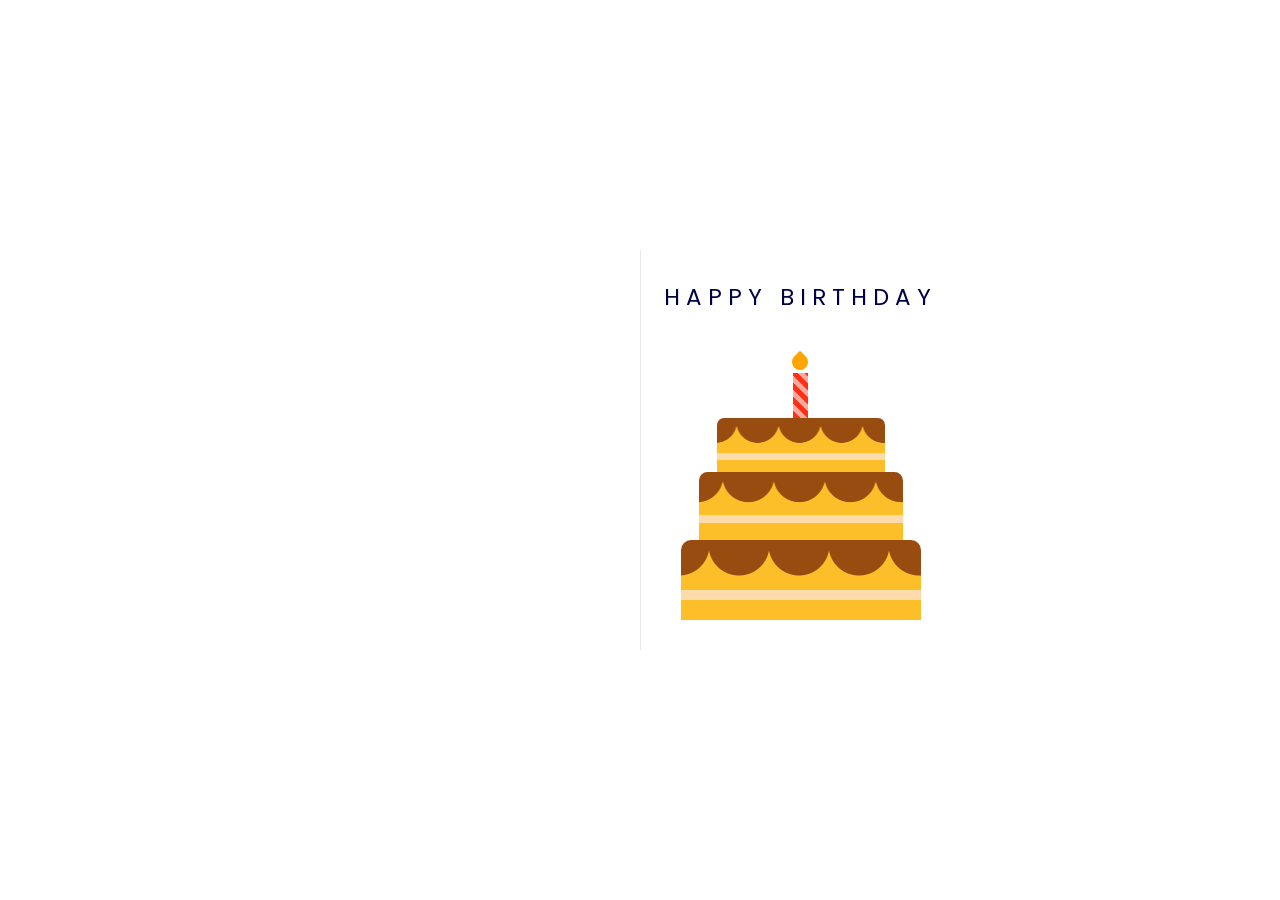
==== index.html @ 10efe010 "Add files via upload" ====
<!DOCTYPE html>
<html lang="en">
  <head>
    <meta charset="UTF-8" />
    <meta name="viewport" content="width=device-width, initial-scale=1.0" />
    <title>Birthday Card</title>
    <!-- Google Font -->
    <link
      href="https://fonts.googleapis.com/css2?family=Poppins&display=swap"
      rel="stylesheet"
    />
    <style>
      * {
        padding: 0;
        margin: 0;
        box-sizing: border-box;
        font-family: "Poppins", sans-serif;
      }
      body {
        background: url("https://source.unsplash.com/1600x900/?birthday,celebration")
          no-repeat center center/cover;
        display: flex;
        justify-content: center;
        align-items: center;
        height: 100vh;
      }
      .card {
        width: 640px;
        height: 400px;
        position: relative;
        -webkit-perspective: 1200px;
        perspective: 1200px;
        transition: 1s;
      }
      .card:hover {
        transform: rotate(-5deg);
      }
      .card:hover .outside {
        transform: rotateY(-130deg);
      }
      .outside,
      .inside {
        height: 100%;
        width: 50%;
        position: absolute;
        left: 50.1%;
      }
      .inside {
        background: linear-gradient(to right, #e7e7e7, #ffffff 30%);
        line-height: 3;
        padding: 0 20px;
        text-align: center;
        display: flex;
        flex-direction: column;
        justify-content: space-around;
        align-items: center;
        left: 50%;
      }
      .outside {
        -webkit-transform-style: preserve-3d;
        transform-style: preserve-3d;
        z-index: 1;
        transform-origin: left;
        transition: 2s;
        cursor: pointer;
      }
      .front,
      .back {
        height: 100%;
        width: 100%;
        position: absolute;
        -webkit-backface-visibility: hidden;
        backface-visibility: hidden;
        transform: rotateX(0deg);
      }
      .front {
        background-color: #ffffff;
      }
      .back {
        transform: rotateY(180deg);
        background: linear-gradient(to left, #e7e7e7, #ffffff 30%);
      }
      .cake {
        width: 100%;
        position: absolute;
        bottom: 30px;
      }
      .top-layer,
      .middle-layer,
      .bottom-layer {
        height: 80px;
        width: 240px;
        background-repeat: repeat;
        background-size: 60px 100px;
        background-position: 28px 0;
        background-image: linear-gradient(
            transparent 50px,
            #fedbab 50px,
            #fedbab 60px,
            transparent 60px
          ),
          radial-gradient(circle at 30px 5px, #994c10 30px, #fcbf29 31px);
        border-radius: 10px 10px 0 0;
        position: relative;
        margin: auto;
      }
      .middle-layer {
        transform: scale(0.85);
        top: 6px;
      }
      .top-layer {
        transform: scale(0.7);
        top: 26px;
      }
      .candle {
        height: 45px;
        width: 15px;
        background: repeating-linear-gradient(
          45deg,
          #fd3018 0,
          #fd3018 5px,
          #ffa89e 5px,
          #ffa89e 10px
        );
        position: absolute;
        margin: auto;
        left: 0;
        right: 0;
        bottom: 202px;
      }
      .candle:before {
        content: "";
        position: absolute;
        height: 16px;
        width: 16px;
        background-color: #ffa500;
        border-radius: 0 50% 50% 50%;
        bottom: 48px;
        transform: rotate(45deg);
        left: -1px;
      }
      .outside p {
        font-size: 23px;
        text-transform: uppercase;
        margin-top: 30px;
        text-align: center;
        letter-spacing: 6px;
        color: #000046;
      }
      .inside h1 {
        font-size: 120px;
        line-height: 120px;
      }
    </style>
  </head>
  <body>
    <div class="card">
      <div class="outside">
        <div class="front">
          <p>Happy Birthday</p>
          <div class="cake">
            <div class="top-layer"></div>
            <div class="middle-layer"></div>
            <div class="bottom-layer"></div>
            <div class="candle"></div>
          </div>
        </div>
        <div class="back"></div>
      </div>
      <div class="inside">
        <p>
          Wishing you a very happiest birthday SUKUUUUU, filled with love and
          laughter!
        </p>
        <h1>&#127873;</h1>
      </div>
    </div>
  </body>
</html>
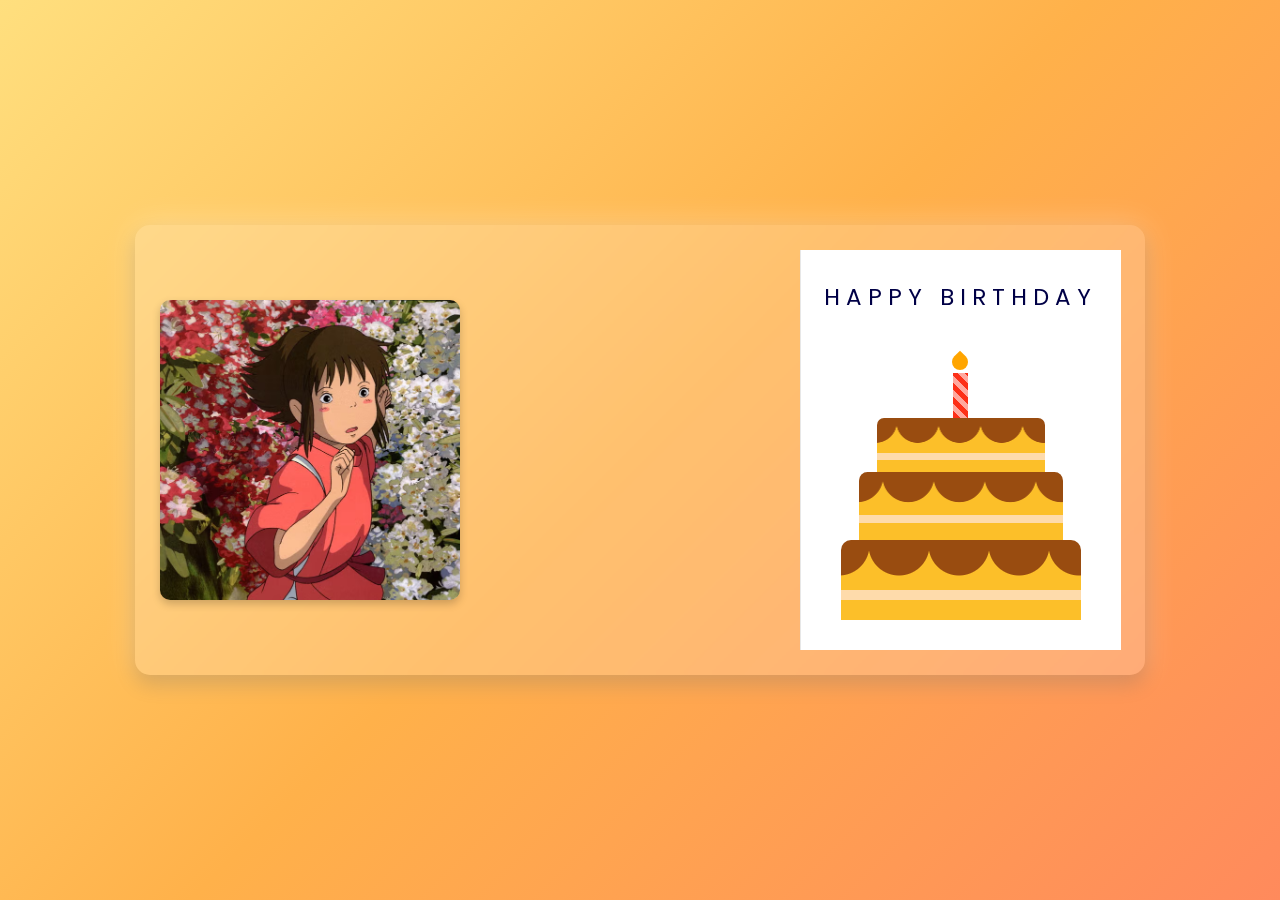
==== commit 9d9b54c9: "Add files via upload" ====
--- a/index.html
+++ b/index.html
@@ -17,12 +17,35 @@
         font-family: "Poppins", sans-serif;
       }
       body {
-        background: url("https://source.unsplash.com/1600x900/?birthday,celebration")
-          no-repeat center center/cover;
+        /* Changed to a festive gradient background */
+        background: linear-gradient(
+          135deg,
+          #ffdf7e 0%,
+          #ffb14a 50%,
+          #ff8a5c 100%
+        );
         display: flex;
         justify-content: center;
         align-items: center;
         height: 100vh;
+        /* Add some texture with a subtle pattern */
+        background-image: linear-gradient(
+            135deg,
+            #ffdf7e 0%,
+            #ffb14a 50%,
+            #ff8a5c 100%
+          ),
+          radial-gradient(
+            circle at 25% 25%,
+            rgba(255, 255, 255, 0.2) 5%,
+            transparent 6%
+          ),
+          radial-gradient(
+            circle at 75% 75%,
+            rgba(255, 255, 255, 0.2) 5%,
+            transparent 6%
+          );
+        background-size: 100% 100%, 30px 30px, 30px 30px;
       }
       .card {
         width: 640px;
@@ -31,6 +54,39 @@
         -webkit-perspective: 1200px;
         perspective: 1200px;
         transition: 1s;
+        display: flex;
+        align-items: center;
+      }
+      .photo {
+        width: 300px;
+        height: 300px;
+        background: url("/ghibli.avif") no-repeat center center/cover;
+        border-radius: 10px;
+        margin-right: 20px;
+        box-shadow: 0 4px 8px rgba(0, 0, 0, 0.2);
+        overflow: hidden;
+        display: flex;
+        align-items: center;
+        justify-content: center;
+      }
+      .photo img {
+        width: 200px;
+        height: 200px;
+        object-fit: cover;
+      }
+      .card-container {
+        display: flex;
+        align-items: center;
+        /* Make the container pop with a deeper shadow and subtle glow */
+        box-shadow: 0 10px 20px rgba(0, 0, 0, 0.15),
+          0 0 30px rgba(255, 255, 255, 0.3);
+        border-radius: 15px;
+        padding: 25px;
+        /* Semi-transparent white background */
+        background-color: rgba(255, 255, 255, 0.2);
+        /* Add backdrop blur for a modern look where supported */
+        backdrop-filter: blur(5px);
+        -webkit-backdrop-filter: blur(5px);
       }
       .card:hover {
         transform: rotate(-5deg);
@@ -151,28 +207,144 @@
         font-size: 120px;
         line-height: 120px;
       }
+      /* Add floating confetti animation in the background */
+      .confetti {
+        position: fixed;
+        width: 100%;
+        height: 100%;
+        top: 0;
+        left: 0;
+        z-index: -1;
+        overflow: hidden;
+        pointer-events: none;
+      }
+      .confetti-piece {
+        position: absolute;
+        width: 8px;
+        height: 16px;
+        background: #ffd300;
+        top: 0;
+        opacity: 0;
+      }
+      .confetti-piece:nth-child(1) {
+        left: 7%;
+        transform: rotate(15deg);
+        animation: makeItRain 3s infinite ease-out;
+        animation-delay: 0.2s;
+      }
+      .confetti-piece:nth-child(2) {
+        left: 14%;
+        transform: rotate(70deg);
+        animation: makeItRain 4s infinite ease-out;
+        animation-delay: 0.4s;
+        background: #ff3d00;
+      }
+      .confetti-piece:nth-child(3) {
+        left: 21%;
+        transform: rotate(10deg);
+        animation: makeItRain 2.5s infinite ease-out;
+        animation-delay: 0.6s;
+        background: #01c0fa;
+      }
+      .confetti-piece:nth-child(4) {
+        left: 28%;
+        transform: rotate(65deg);
+        animation: makeItRain 4.5s infinite ease-out;
+        animation-delay: 0.8s;
+        background: #ffc300;
+      }
+      .confetti-piece:nth-child(5) {
+        left: 35%;
+        transform: rotate(30deg);
+        animation: makeItRain 3.5s infinite ease-out;
+        animation-delay: 1s;
+        background: #ff609c;
+      }
+      .confetti-piece:nth-child(6) {
+        left: 65%;
+        transform: rotate(-30deg);
+        animation: makeItRain 3.4s infinite ease-out;
+        animation-delay: 1.2s;
+        background: #0fc0fa;
+      }
+      .confetti-piece:nth-child(7) {
+        left: 72%;
+        transform: rotate(25deg);
+        animation: makeItRain 4.6s infinite ease-out;
+        animation-delay: 1.4s;
+        background: #ffd100;
+      }
+      .confetti-piece:nth-child(8) {
+        left: 79%;
+        transform: rotate(-60deg);
+        animation: makeItRain 3.2s infinite ease-out;
+        animation-delay: 1.6s;
+        background: #ff3d00;
+      }
+      .confetti-piece:nth-child(9) {
+        left: 86%;
+        transform: rotate(15deg);
+        animation: makeItRain 3.7s infinite ease-out;
+        animation-delay: 1.8s;
+        background: #01c0fa;
+      }
+      .confetti-piece:nth-child(10) {
+        left: 93%;
+        transform: rotate(-70deg);
+        animation: makeItRain 4.1s infinite ease-out;
+        animation-delay: 2s;
+        background: #fc0;
+      }
+      @keyframes makeItRain {
+        from {
+          opacity: 0;
+        }
+        50% {
+          opacity: 1;
+        }
+        to {
+          transform: translateY(1000px);
+        }
+      }
     </style>
   </head>
   <body>
-    <div class="card">
-      <div class="outside">
-        <div class="front">
-          <p>Happy Birthday</p>
-          <div class="cake">
-            <div class="top-layer"></div>
-            <div class="middle-layer"></div>
-            <div class="bottom-layer"></div>
-            <div class="candle"></div>
+    <!-- Added confetti background animation -->
+    <div class="confetti">
+      <div class="confetti-piece"></div>
+      <div class="confetti-piece"></div>
+      <div class="confetti-piece"></div>
+      <div class="confetti-piece"></div>
+      <div class="confetti-piece"></div>
+      <div class="confetti-piece"></div>
+      <div class="confetti-piece"></div>
+      <div class="confetti-piece"></div>
+      <div class="confetti-piece"></div>
+      <div class="confetti-piece"></div>
+    </div>
+
+    <div class="card-container">
+      <div class="photo"></div>
+      <div class="card">
+        <div class="outside">
+          <div class="front">
+            <p>Happy Birthday</p>
+            <div class="cake">
+              <div class="top-layer"></div>
+              <div class="middle-layer"></div>
+              <div class="bottom-layer"></div>
+              <div class="candle"></div>
+            </div>
           </div>
+          <div class="back"></div>
         </div>
-        <div class="back"></div>
-      </div>
-      <div class="inside">
-        <p>
-          Wishing you a very happiest birthday SUKUUUUU, filled with love and
-          laughter!
-        </p>
-        <h1>&#127873;</h1>
+        <div class="inside">
+          <p>
+            Wishing you a very happiest birthday SUKUUUUU, filled with love and
+            laughter!
+          </p>
+          <h1>&#127873;</h1>
+        </div>
       </div>
     </div>
   </body>
